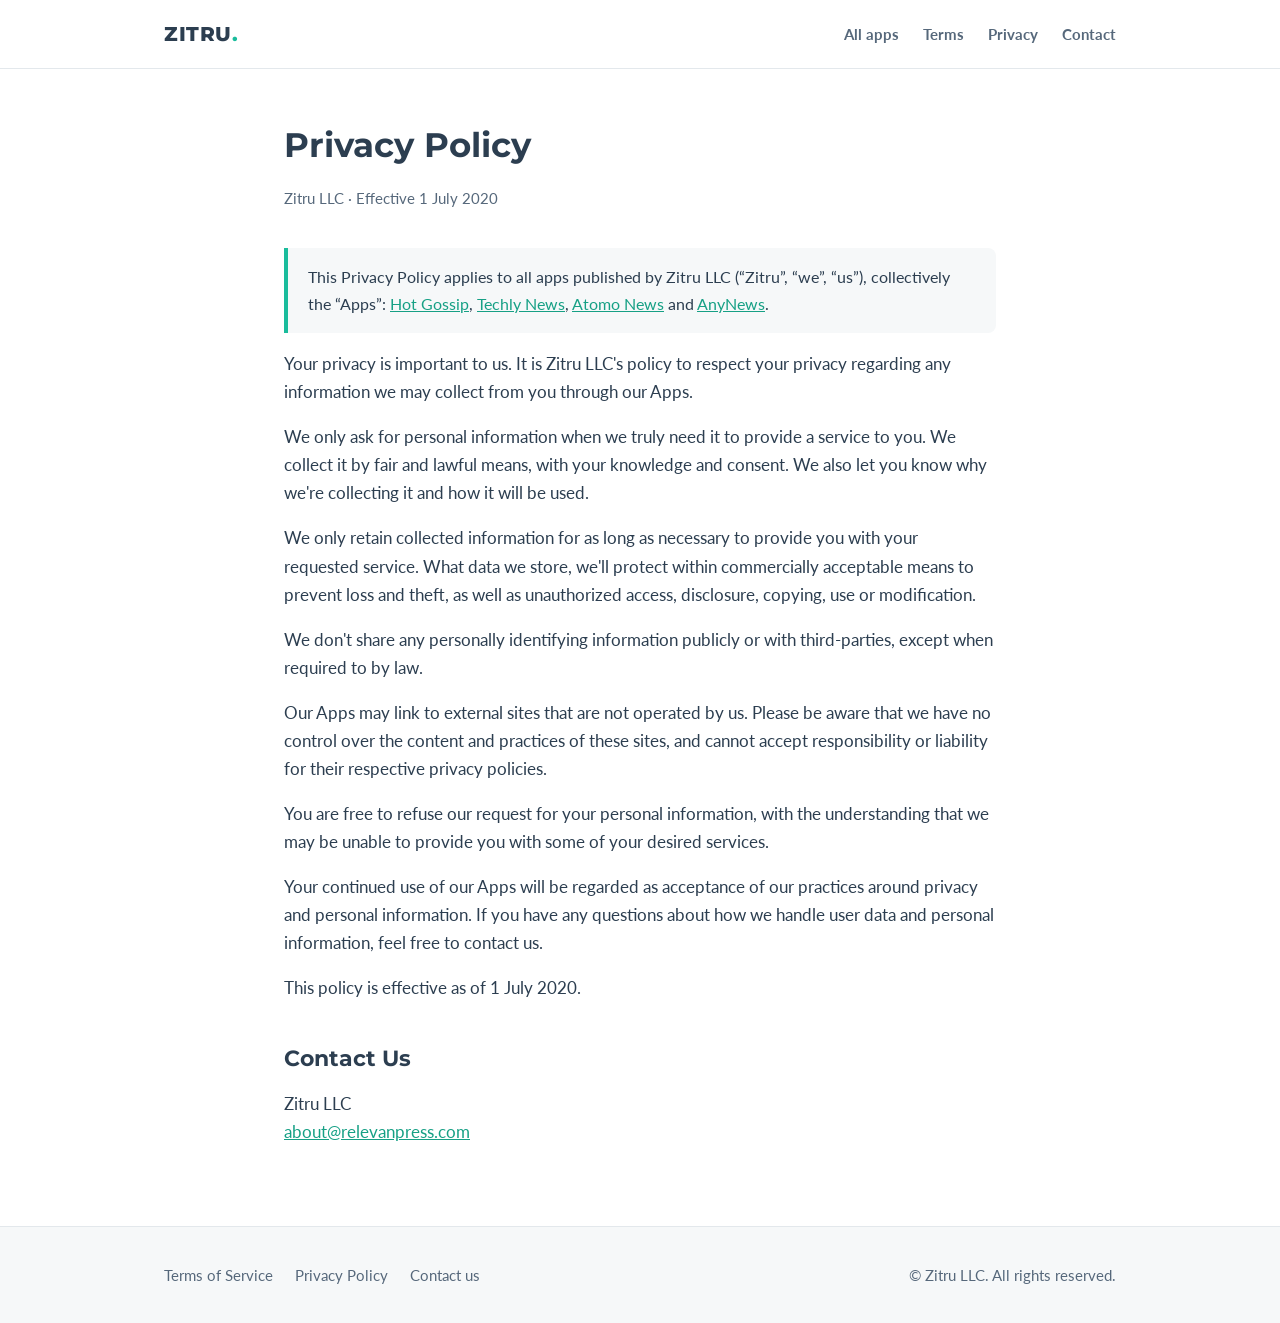
==== privacy.html @ 80b5d2d8 "Initial version" ====
<!doctype html>
<html lang="en">
<head>
<meta charset="utf-8">
<meta name="viewport" content="width=device-width, initial-scale=1">
<title>Privacy Policy — Zitru LLC</title>
<meta name="description" content="Privacy Policy for the Zitru LLC apps: Hot Gossip, Techly News, Atomo News and AnyNews.">
<meta name="robots" content="index, follow">
<link rel="icon" href="assets/icon-anynews.png">
<link rel="preconnect" href="https://fonts.googleapis.com">
<link rel="preconnect" href="https://fonts.gstatic.com" crossorigin>
<link href="https://fonts.googleapis.com/css2?family=Lato:wght@400;700&family=Montserrat:wght@700;800&display=swap" rel="stylesheet">
<link rel="stylesheet" href="style.css">
</head>
<body>

<header class="site-header">
  <div class="wrap">
    <a class="brand" href="index.html">ZITRU<span>.</span></a>
    <nav>
      <a href="index.html">All apps</a>
      <a href="terms.html">Terms</a>
      <a href="privacy.html">Privacy</a>
      <a href="mailto:about@relevanpress.com">Contact</a>
    </nav>
  </div>
</header>

<main class="legal">
  <div class="wrap narrow">
    <h1>Privacy Policy</h1>
    <p class="meta">Zitru LLC &middot; Effective 1 July 2020</p>

    <p class="apps">This Privacy Policy applies to all apps published by Zitru LLC (&ldquo;Zitru&rdquo;, &ldquo;we&rdquo;, &ldquo;us&rdquo;), collectively the &ldquo;Apps&rdquo;:
      <a href="hot-gossip.html">Hot Gossip</a>, <a href="techly-news.html">Techly News</a>,
      <a href="atomo-news.html">Atomo News</a> and <a href="anynews.html">AnyNews</a>.</p>

    <p>Your privacy is important to us. It is Zitru LLC's policy to respect your privacy regarding any information we may collect from you through our Apps.</p>

    <p>We only ask for personal information when we truly need it to provide a service to you. We collect it by fair and lawful means, with your knowledge and consent. We also let you know why we're collecting it and how it will be used.</p>

    <p>We only retain collected information for as long as necessary to provide you with your requested service. What data we store, we'll protect within commercially acceptable means to prevent loss and theft, as well as unauthorized access, disclosure, copying, use or modification.</p>

    <p>We don't share any personally identifying information publicly or with third-parties, except when required to by law.</p>

    <p>Our Apps may link to external sites that are not operated by us. Please be aware that we have no control over the content and practices of these sites, and cannot accept responsibility or liability for their respective privacy policies.</p>

    <p>You are free to refuse our request for your personal information, with the understanding that we may be unable to provide you with some of your desired services.</p>

    <p>Your continued use of our Apps will be regarded as acceptance of our practices around privacy and personal information. If you have any questions about how we handle user data and personal information, feel free to contact us.</p>

    <p>This policy is effective as of 1 July 2020.</p>

    <h2>Contact Us</h2>
    <p>Zitru LLC<br>
      <a href="mailto:about@relevanpress.com">about@relevanpress.com</a></p>
  </div>
</main>

<footer class="site-footer">
  <div class="wrap">
    <div>
      <a href="terms.html">Terms of Service</a>
      <a href="privacy.html">Privacy Policy</a>
      <a href="mailto:about@relevanpress.com">Contact us</a>
    </div>
    <div>&copy; Zitru LLC. All rights reserved.</div>
  </div>
</footer>

</body>
</html>
---- style.css ----
/* Zitru LLC — apps site. Brand palette taken from zitrullc.com */
:root {
  --brand: #1abc9c;
  --brand-dark: #16a085;
  --ink: #2c3e50;
  --ink-soft: #56687b;
  --bg: #ffffff;
  --bg-soft: #f6f8f9;
  --line: #e3e8ec;
  --radius: 14px;
}

* { box-sizing: border-box; }

body {
  margin: 0;
  font-family: "Lato", -apple-system, BlinkMacSystemFont, "Segoe UI", Roboto, "Helvetica Neue", Arial, sans-serif;
  font-size: 17px;
  line-height: 1.65;
  color: var(--ink);
  background: var(--bg);
  -webkit-font-smoothing: antialiased;
}

h1, h2, h3 {
  font-family: "Montserrat", -apple-system, BlinkMacSystemFont, "Segoe UI", Roboto, sans-serif;
  line-height: 1.2;
  margin: 0 0 .6em;
}

a { color: var(--brand-dark); }

.wrap { max-width: 1000px; margin: 0 auto; padding: 0 24px; }
.narrow { max-width: 760px; }

/* header / footer ------------------------------------------------ */
.site-header {
  border-bottom: 1px solid var(--line);
  background: #fff;
}
.site-header .wrap {
  display: flex; align-items: center; justify-content: space-between;
  gap: 16px; min-height: 68px;
}
.brand {
  font-family: "Montserrat", sans-serif; font-weight: 800; font-size: 20px;
  letter-spacing: .5px; color: var(--ink); text-decoration: none;
}
.brand span { color: var(--brand); }
.site-header nav a {
  margin-left: 20px; color: var(--ink-soft); text-decoration: none;
  font-size: 15px; font-weight: 700;
}
.site-header nav a:hover { color: var(--brand-dark); }

.site-footer {
  margin-top: 80px; padding: 36px 0; border-top: 1px solid var(--line);
  background: var(--bg-soft); color: var(--ink-soft); font-size: 15px;
}
.site-footer .wrap { display: flex; flex-wrap: wrap; gap: 12px 28px; justify-content: space-between; }
.site-footer a { color: var(--ink-soft); text-decoration: none; margin-right: 18px; }
.site-footer a:hover { color: var(--brand-dark); text-decoration: underline; }

/* hero ------------------------------------------------------------ */
.hero {
  background: linear-gradient(135deg, var(--brand) 0%, var(--ink) 100%);
  color: #fff; padding: 72px 0;
}
.hero h1 { font-size: clamp(30px, 5vw, 46px); }
.hero p { font-size: 19px; opacity: .92; max-width: 620px; margin: 0 auto; }
.hero.center { text-align: center; }

.app-hero { display: flex; align-items: center; gap: 48px; flex-wrap: wrap; }
.app-hero .copy { flex: 1 1 320px; }
.app-hero .shot { flex: 0 0 250px; margin: 0 auto; }
.app-hero .shot img {
  width: 100%; border-radius: 24px; display: block;
  box-shadow: 0 18px 50px rgba(0,0,0,.32);
}
.app-hero .icon {
  width: 76px; height: 76px; border-radius: 18px; display: block; margin-bottom: 18px;
  box-shadow: 0 6px 18px rgba(0,0,0,.25);
}
.app-hero h1 { font-size: clamp(28px, 4.5vw, 40px); }
.app-hero .tagline { font-size: 19px; opacity: .92; }

/* store buttons ---------------------------------------------------- */
.stores { display: flex; flex-wrap: wrap; gap: 12px; margin-top: 26px; }
.store-btn {
  display: inline-block; padding: 12px 22px; border-radius: 10px;
  background: #fff; color: var(--ink) !important; text-decoration: none;
  font-weight: 700; font-size: 15px; border: 1px solid rgba(0,0,0,.08);
}
.store-btn:hover { background: #f1f4f6; }

/* app grid --------------------------------------------------------- */
.grid {
  display: grid; gap: 22px; margin: 56px 0;
  grid-template-columns: repeat(auto-fit, minmax(320px, 1fr));
}
.card {
  display: block; padding: 26px; border: 1px solid var(--line); border-radius: var(--radius);
  text-decoration: none; color: inherit; background: #fff; transition: .15s ease;
}
.card:hover { transform: translateY(-3px); box-shadow: 0 12px 28px rgba(44,62,80,.12); border-color: transparent; }
.card img { width: 60px; height: 60px; border-radius: 14px; display: block; margin-bottom: 16px; }
.card h3 { margin-bottom: .3em; font-size: 20px; }
.card p { margin: 0; color: var(--ink-soft); font-size: 15px; }
.card .accent { display: block; height: 4px; width: 44px; border-radius: 4px; margin-top: 16px; background: var(--brand); }

/* content sections -------------------------------------------------- */
section { padding: 56px 0; }
section.soft { background: var(--bg-soft); }
.features { list-style: none; padding: 0; margin: 0; display: grid; gap: 14px 32px;
  grid-template-columns: repeat(auto-fit, minmax(280px, 1fr)); }
.features li { padding-left: 28px; position: relative; }
.features li::before {
  content: ""; position: absolute; left: 0; top: .62em; width: 10px; height: 10px;
  border-radius: 50%; background: var(--brand);
}

/* legal pages -------------------------------------------------------- */
.legal { padding: 56px 0 0; }
.legal h1 { font-size: 34px; }
.legal h2 { font-size: 22px; margin-top: 2em; }
.legal ol { padding-left: 1.4em; }
.legal ol li { margin-bottom: .6em; }
.legal .meta { color: var(--ink-soft); font-size: 15px; margin-bottom: 2.5em; }
.legal .apps { background: var(--bg-soft); border-left: 4px solid var(--brand);
  padding: 16px 20px; border-radius: 0 8px 8px 0; font-size: 16px; }

@media (max-width: 640px) {
  .hero { padding: 48px 0; }
  .site-header .wrap { flex-direction: column; align-items: flex-start; padding-top: 14px; padding-bottom: 14px; }
  .site-header nav a { margin: 0 18px 0 0; }
}
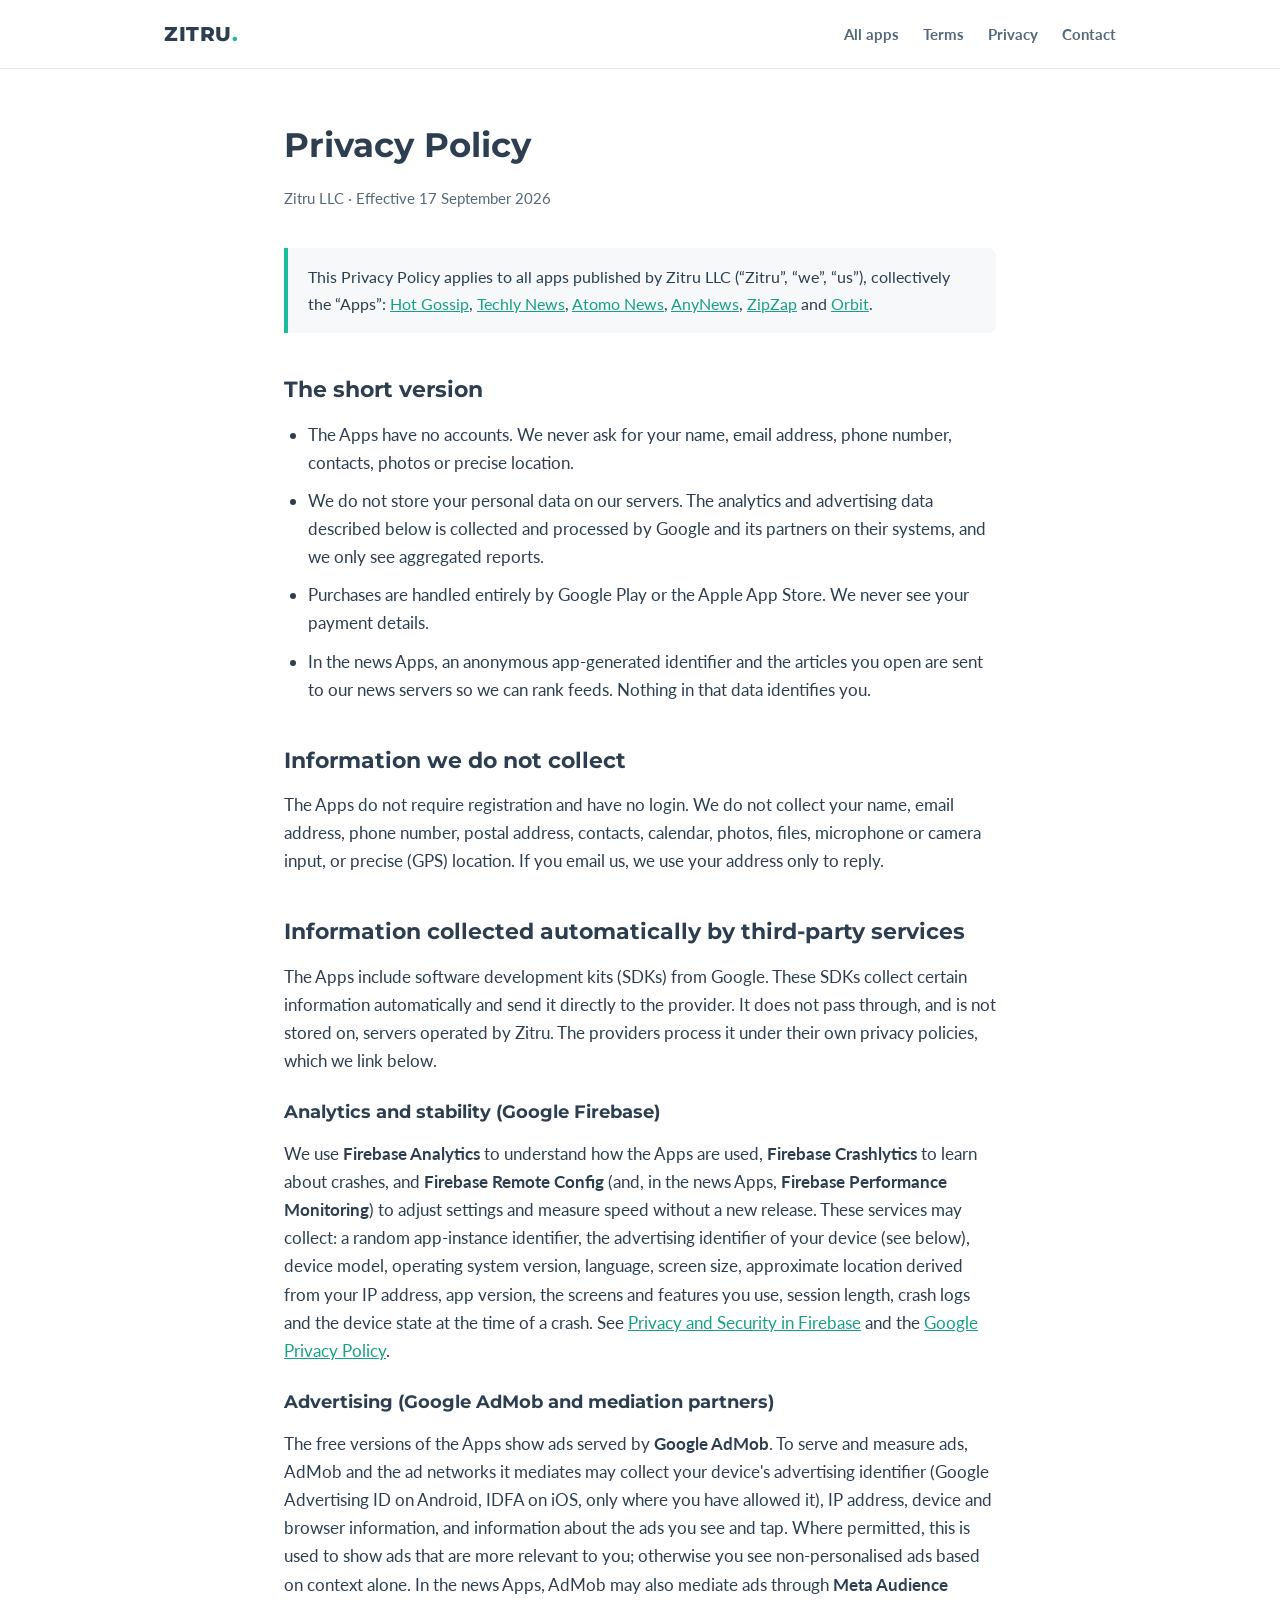
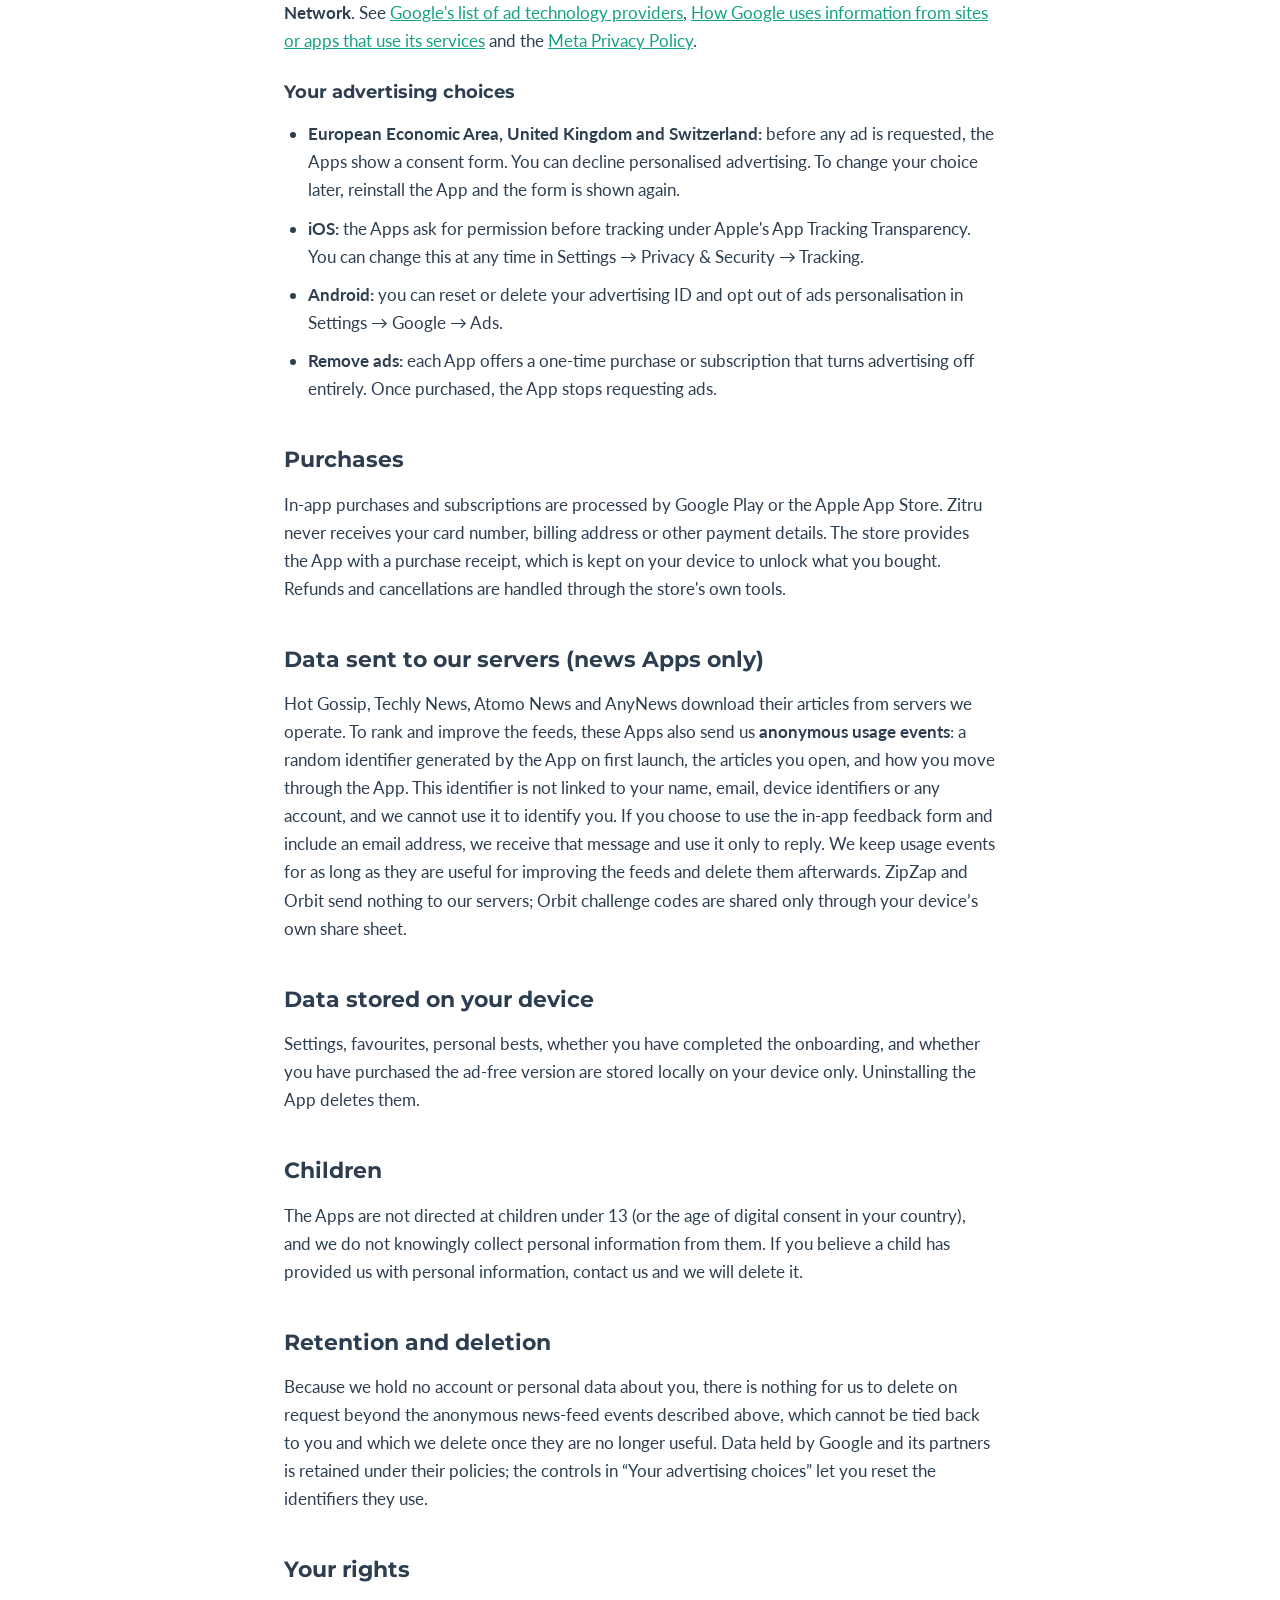
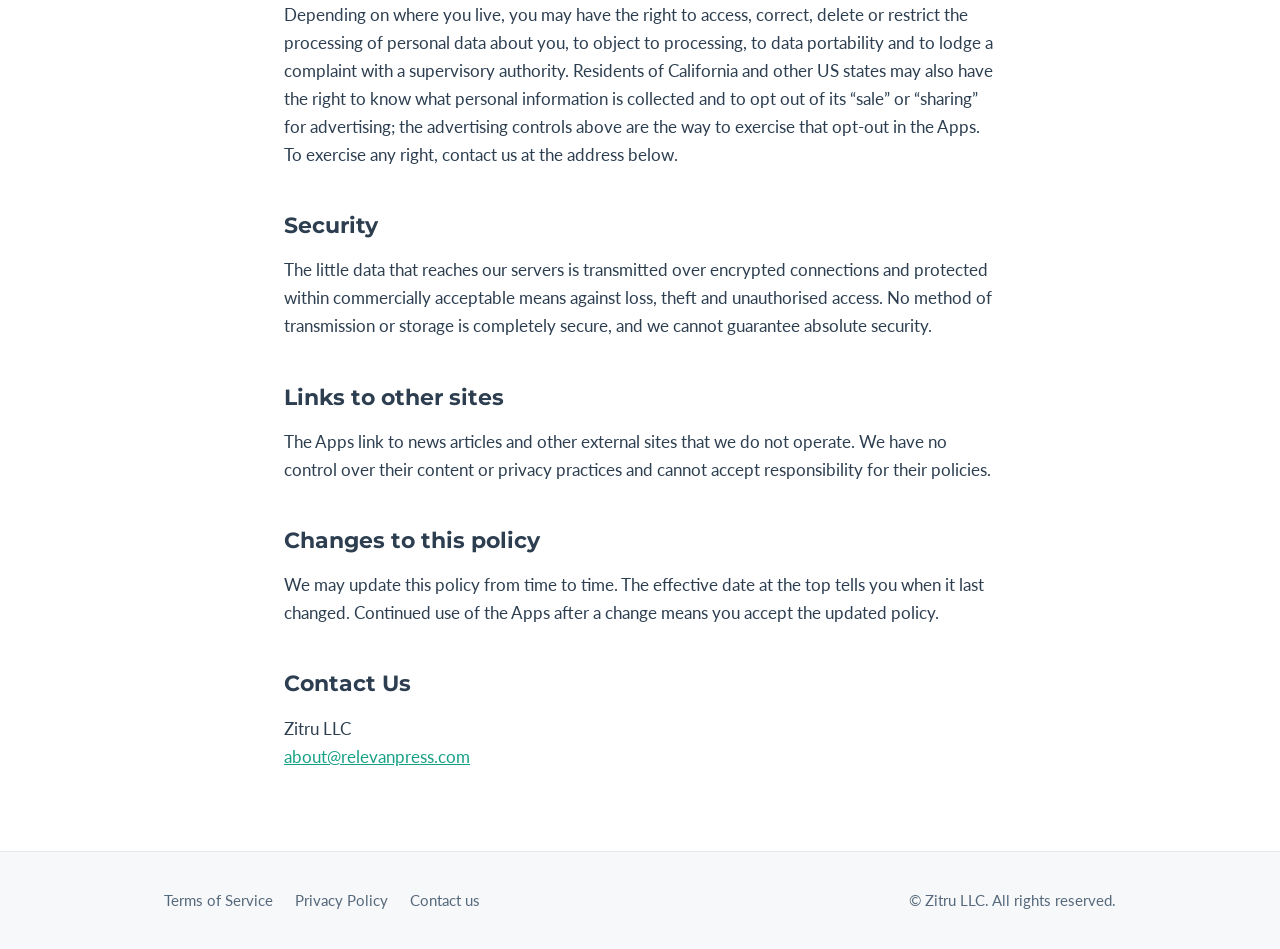
==== commit 900ed82a: "Add ZipZap and Orbit pages, list them in Terms and Privacy Rewrite the privacy policy to cover the S" ====
--- a/privacy.html
+++ b/privacy.html
@@ -4,7 +4,7 @@
 <meta charset="utf-8">
 <meta name="viewport" content="width=device-width, initial-scale=1">
 <title>Privacy Policy — Zitru LLC</title>
-<meta name="description" content="Privacy Policy for the Zitru LLC apps: Hot Gossip, Techly News, Atomo News and AnyNews.">
+<meta name="description" content="Privacy Policy for the Zitru LLC apps: Hot Gossip, Techly News, Atomo News, AnyNews, ZipZap and Orbit.">
 <meta name="robots" content="index, follow">
 <link rel="icon" href="assets/icon-anynews.png">
 <link rel="preconnect" href="https://fonts.googleapis.com">
@@ -29,27 +29,66 @@
 <main class="legal">
   <div class="wrap narrow">
     <h1>Privacy Policy</h1>
-    <p class="meta">Zitru LLC &middot; Effective 1 July 2020</p>
+    <p class="meta">Zitru LLC &middot; Effective 17 September 2026</p>
 
     <p class="apps">This Privacy Policy applies to all apps published by Zitru LLC (&ldquo;Zitru&rdquo;, &ldquo;we&rdquo;, &ldquo;us&rdquo;), collectively the &ldquo;Apps&rdquo;:
       <a href="hot-gossip.html">Hot Gossip</a>, <a href="techly-news.html">Techly News</a>,
-      <a href="atomo-news.html">Atomo News</a> and <a href="anynews.html">AnyNews</a>.</p>
+      <a href="atomo-news.html">Atomo News</a>, <a href="anynews.html">AnyNews</a>, <a href="zipzap.html">ZipZap</a> and <a href="orbit.html">Orbit</a>.</p>
 
-    <p>Your privacy is important to us. It is Zitru LLC's policy to respect your privacy regarding any information we may collect from you through our Apps.</p>
+    <h2>The short version</h2>
+    <ul>
+      <li>The Apps have no accounts. We never ask for your name, email address, phone number, contacts, photos or precise location.</li>
+      <li>We do not store your personal data on our servers. The analytics and advertising data described below is collected and processed by Google and its partners on their systems, and we only see aggregated reports.</li>
+      <li>Purchases are handled entirely by Google Play or the Apple App Store. We never see your payment details.</li>
+      <li>In the news Apps, an anonymous app-generated identifier and the articles you open are sent to our news servers so we can rank feeds. Nothing in that data identifies you.</li>
+    </ul>
 
-    <p>We only ask for personal information when we truly need it to provide a service to you. We collect it by fair and lawful means, with your knowledge and consent. We also let you know why we're collecting it and how it will be used.</p>
+    <h2>Information we do not collect</h2>
+    <p>The Apps do not require registration and have no login. We do not collect your name, email address, phone number, postal address, contacts, calendar, photos, files, microphone or camera input, or precise (GPS) location. If you email us, we use your address only to reply.</p>
 
-    <p>We only retain collected information for as long as necessary to provide you with your requested service. What data we store, we'll protect within commercially acceptable means to prevent loss and theft, as well as unauthorized access, disclosure, copying, use or modification.</p>
+    <h2>Information collected automatically by third-party services</h2>
+    <p>The Apps include software development kits (SDKs) from Google. These SDKs collect certain information automatically and send it directly to the provider. It does not pass through, and is not stored on, servers operated by Zitru. The providers process it under their own privacy policies, which we link below.</p>
 
-    <p>We don't share any personally identifying information publicly or with third-parties, except when required to by law.</p>
+    <h3>Analytics and stability (Google Firebase)</h3>
+    <p>We use <strong>Firebase Analytics</strong> to understand how the Apps are used, <strong>Firebase Crashlytics</strong> to learn about crashes, and <strong>Firebase Remote Config</strong> (and, in the news Apps, <strong>Firebase Performance Monitoring</strong>) to adjust settings and measure speed without a new release. These services may collect: a random app-instance identifier, the advertising identifier of your device (see below), device model, operating system version, language, screen size, approximate location derived from your IP address, app version, the screens and features you use, session length, crash logs and the device state at the time of a crash. See <a href="https://firebase.google.com/support/privacy" rel="noopener">Privacy and Security in Firebase</a> and the <a href="https://policies.google.com/privacy" rel="noopener">Google Privacy Policy</a>.</p>
 
-    <p>Our Apps may link to external sites that are not operated by us. Please be aware that we have no control over the content and practices of these sites, and cannot accept responsibility or liability for their respective privacy policies.</p>
+    <h3>Advertising (Google AdMob and mediation partners)</h3>
+    <p>The free versions of the Apps show ads served by <strong>Google AdMob</strong>. To serve and measure ads, AdMob and the ad networks it mediates may collect your device's advertising identifier (Google Advertising ID on Android, IDFA on iOS, only where you have allowed it), IP address, device and browser information, and information about the ads you see and tap. Where permitted, this is used to show ads that are more relevant to you; otherwise you see non-personalised ads based on context alone. In the news Apps, AdMob may also mediate ads through <strong>Meta Audience Network</strong>. See <a href="https://support.google.com/admob/answer/9012903" rel="noopener">Google's list of ad technology providers</a>, <a href="https://policies.google.com/technologies/ads" rel="noopener">How Google uses information from sites or apps that use its services</a> and the <a href="https://www.facebook.com/privacy/policy" rel="noopener">Meta Privacy Policy</a>.</p>
 
-    <p>You are free to refuse our request for your personal information, with the understanding that we may be unable to provide you with some of your desired services.</p>
+    <h3>Your advertising choices</h3>
+    <ul>
+      <li><strong>European Economic Area, United Kingdom and Switzerland:</strong> before any ad is requested, the Apps show a consent form. You can decline personalised advertising. To change your choice later, reinstall the App and the form is shown again.</li>
+      <li><strong>iOS:</strong> the Apps ask for permission before tracking under Apple's App Tracking Transparency. You can change this at any time in Settings &rarr; Privacy &amp; Security &rarr; Tracking.</li>
+      <li><strong>Android:</strong> you can reset or delete your advertising ID and opt out of ads personalisation in Settings &rarr; Google &rarr; Ads.</li>
+      <li><strong>Remove ads:</strong> each App offers a one-time purchase or subscription that turns advertising off entirely. Once purchased, the App stops requesting ads.</li>
+    </ul>
 
-    <p>Your continued use of our Apps will be regarded as acceptance of our practices around privacy and personal information. If you have any questions about how we handle user data and personal information, feel free to contact us.</p>
+    <h2>Purchases</h2>
+    <p>In-app purchases and subscriptions are processed by Google Play or the Apple App Store. Zitru never receives your card number, billing address or other payment details. The store provides the App with a purchase receipt, which is kept on your device to unlock what you bought. Refunds and cancellations are handled through the store's own tools.</p>
 
-    <p>This policy is effective as of 1 July 2020.</p>
+    <h2>Data sent to our servers (news Apps only)</h2>
+    <p>Hot Gossip, Techly News, Atomo News and AnyNews download their articles from servers we operate. To rank and improve the feeds, these Apps also send us <strong>anonymous usage events</strong>: a random identifier generated by the App on first launch, the articles you open, and how you move through the App. This identifier is not linked to your name, email, device identifiers or any account, and we cannot use it to identify you. If you choose to use the in-app feedback form and include an email address, we receive that message and use it only to reply. We keep usage events for as long as they are useful for improving the feeds and delete them afterwards. ZipZap and Orbit send nothing to our servers; Orbit challenge codes are shared only through your device&rsquo;s own share sheet.</p>
+
+    <h2>Data stored on your device</h2>
+    <p>Settings, favourites, personal bests, whether you have completed the onboarding, and whether you have purchased the ad-free version are stored locally on your device only. Uninstalling the App deletes them.</p>
+
+    <h2>Children</h2>
+    <p>The Apps are not directed at children under 13 (or the age of digital consent in your country), and we do not knowingly collect personal information from them. If you believe a child has provided us with personal information, contact us and we will delete it.</p>
+
+    <h2>Retention and deletion</h2>
+    <p>Because we hold no account or personal data about you, there is nothing for us to delete on request beyond the anonymous news-feed events described above, which cannot be tied back to you and which we delete once they are no longer useful. Data held by Google and its partners is retained under their policies; the controls in &ldquo;Your advertising choices&rdquo; let you reset the identifiers they use.</p>
+
+    <h2>Your rights</h2>
+    <p>Depending on where you live, you may have the right to access, correct, delete or restrict the processing of personal data about you, to object to processing, to data portability and to lodge a complaint with a supervisory authority. Residents of California and other US states may also have the right to know what personal information is collected and to opt out of its &ldquo;sale&rdquo; or &ldquo;sharing&rdquo; for advertising; the advertising controls above are the way to exercise that opt-out in the Apps. To exercise any right, contact us at the address below.</p>
+
+    <h2>Security</h2>
+    <p>The little data that reaches our servers is transmitted over encrypted connections and protected within commercially acceptable means against loss, theft and unauthorised access. No method of transmission or storage is completely secure, and we cannot guarantee absolute security.</p>
+
+    <h2>Links to other sites</h2>
+    <p>The Apps link to news articles and other external sites that we do not operate. We have no control over their content or privacy practices and cannot accept responsibility for their policies.</p>
+
+    <h2>Changes to this policy</h2>
+    <p>We may update this policy from time to time. The effective date at the top tells you when it last changed. Continued use of the Apps after a change means you accept the updated policy.</p>
 
     <h2>Contact Us</h2>
     <p>Zitru LLC<br>
--- a/style.css
+++ b/style.css
@@ -123,8 +123,9 @@
 .legal { padding: 56px 0 0; }
 .legal h1 { font-size: 34px; }
 .legal h2 { font-size: 22px; margin-top: 2em; }
-.legal ol { padding-left: 1.4em; }
-.legal ol li { margin-bottom: .6em; }
+.legal ol, .legal ul { padding-left: 1.4em; }
+.legal ol li, .legal ul li { margin-bottom: .6em; }
+.legal h3 { font-size: 18px; margin-top: 1.5em; }
 .legal .meta { color: var(--ink-soft); font-size: 15px; margin-bottom: 2.5em; }
 .legal .apps { background: var(--bg-soft); border-left: 4px solid var(--brand);
   padding: 16px 20px; border-radius: 0 8px 8px 0; font-size: 16px; }
